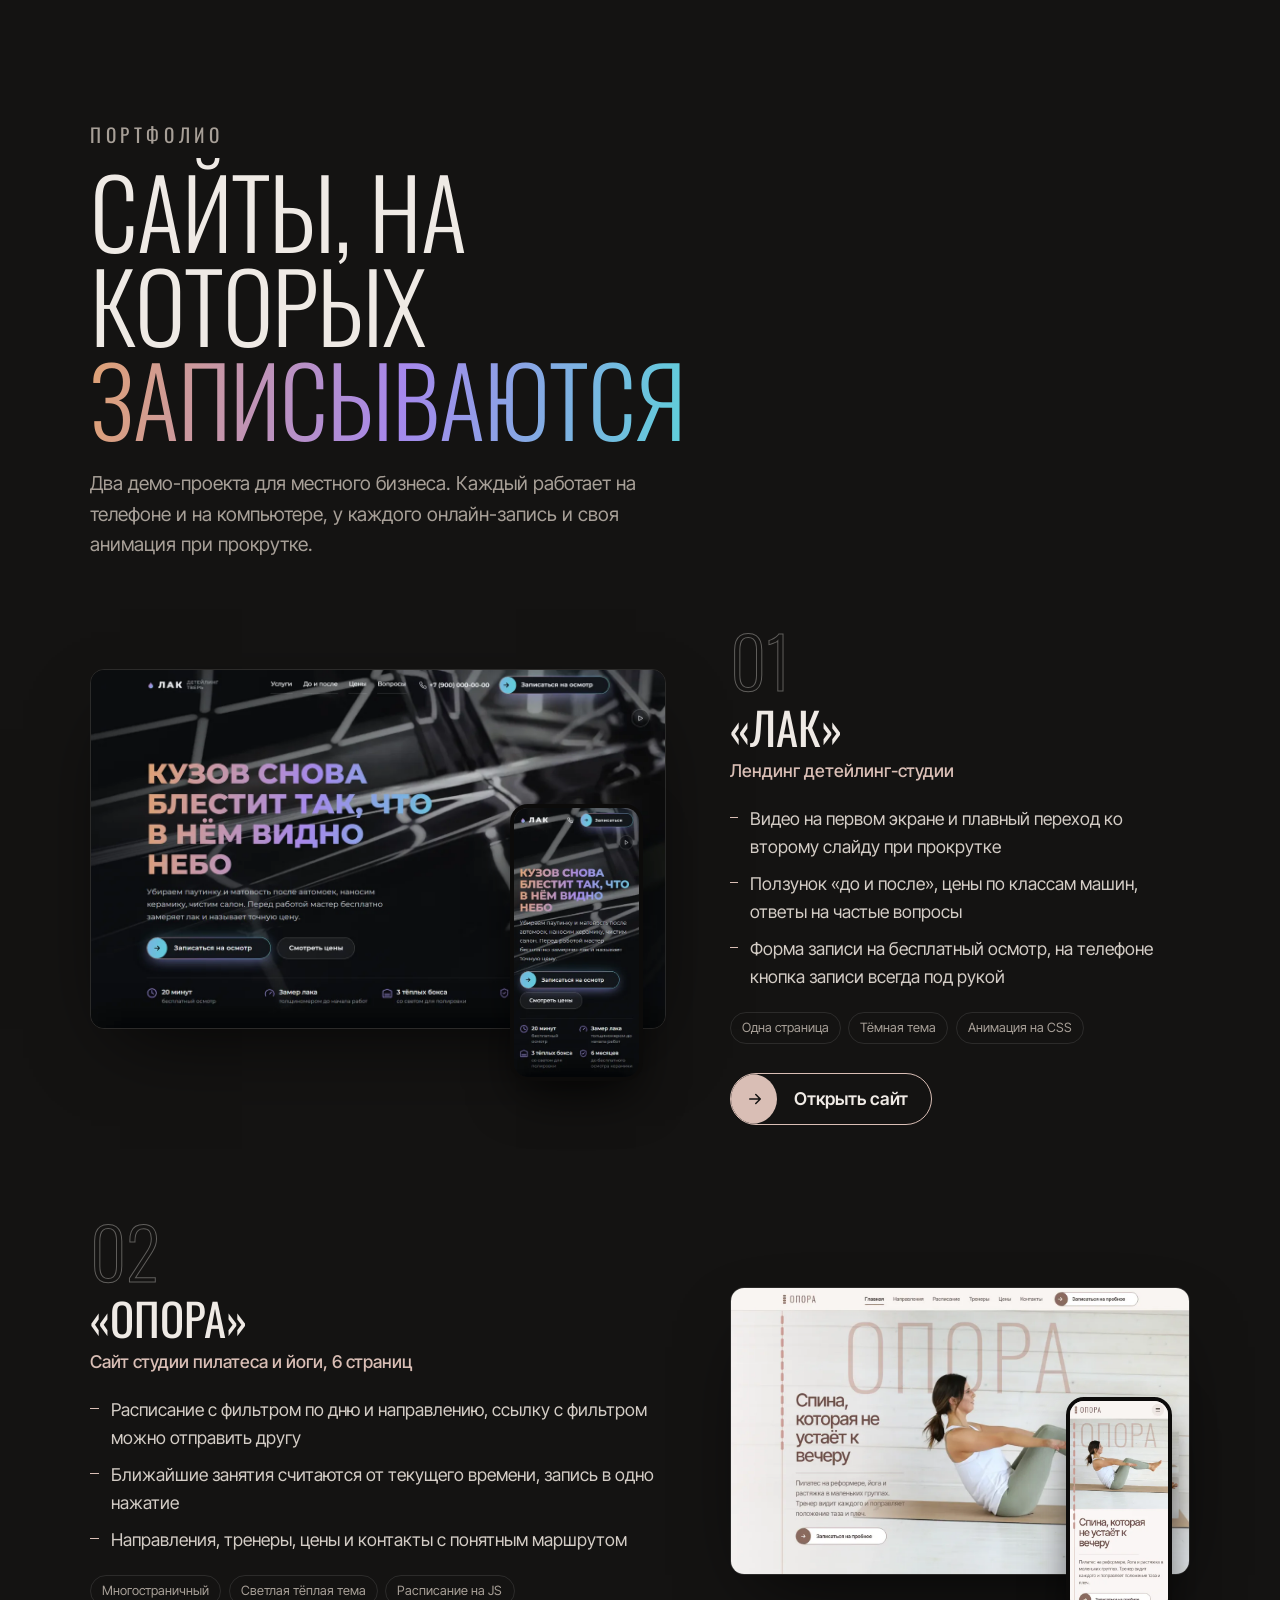
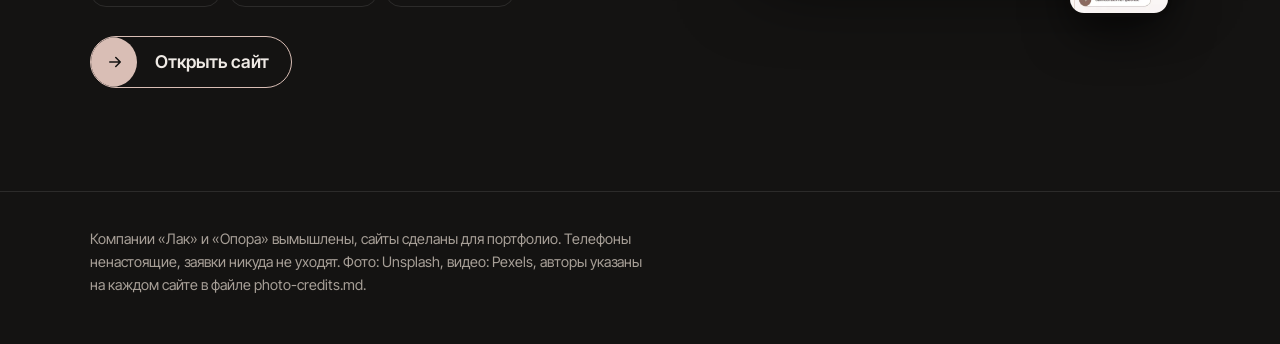
==== index.html @ 5e9090cb "Портфолио: «Лак» и «Опора» Co-Authored-By: Claude Opus 5.5 <noreply@anthropic.com>" ====
<!DOCTYPE html>
<html lang="ru">
<head>
<meta charset="utf-8">
<meta name="viewport" content="width=device-width, initial-scale=1">
<title>Портфолио: сайты для местного бизнеса</title>
<meta name="description" content="Два демо-проекта: лендинг детейлинг-студии с онлайн-записью и многостраничный сайт студии пилатеса с расписанием.">
<link rel="preconnect" href="https://fonts.googleapis.com">
<link rel="preconnect" href="https://fonts.gstatic.com" crossorigin>
<link href="https://fonts.googleapis.com/css2?family=Inter+Tight:wght@400;500;600&family=Oswald:wght@300;400&display=swap" rel="stylesheet">
<style>
/* Общая страница портфолио. Тёплый графит, чтобы оба проекта
   (чёрный «Лак» и пудровая «Опора») смотрелись на ней одинаково хорошо. */
:root{
  --bg:#141312; --panel:#1D1B19; --line:rgba(255,255,255,.1);
  --text:#EFEAE5; --muted:#A79F97; --accent:#D9BEB5;
  --cham:linear-gradient(100deg,#E0A273 0%,#A688EC 52%,#5ED0DA 100%);
  --f:'Inter Tight',system-ui,-apple-system,'Segoe UI',Roboto,sans-serif;
  --f-big:'Oswald','Arial Narrow',sans-serif;
  --pad:clamp(1rem,4vw,2.5rem); --wrap:1180px; --ease:cubic-bezier(.16,1,.3,1);
}
*,*::before,*::after{box-sizing:border-box}
*{margin:0}
html{-webkit-text-size-adjust:100%}
body{background:var(--bg);color:var(--text);font:400 clamp(1rem,.96rem + .2vw,1.1rem)/1.6 var(--f);overflow-x:hidden}
img{display:block;max-width:100%;height:auto}
a{color:inherit}
:focus-visible{outline:3px solid var(--accent);outline-offset:3px}
.wrap{max-width:var(--wrap);margin:0 auto;padding-inline:var(--pad)}
.sr-only{position:absolute;width:1px;height:1px;overflow:hidden;clip:rect(0 0 0 0);white-space:nowrap}

/* шапка */
.top{padding-block:clamp(3.5rem,8vw,7rem) clamp(2.5rem,5vw,4rem)}
.kicker{font:400 .85rem/1 var(--f-big);letter-spacing:.24em;text-transform:uppercase;color:var(--muted)}
h1{font:300 clamp(2.6rem,1.2rem + 6vw,6.2rem)/.98 var(--f-big);letter-spacing:-.01em;text-transform:uppercase;margin-top:1.2rem;max-width:14ch}
h1 span{background:var(--cham);-webkit-background-clip:text;background-clip:text;color:transparent}
.top p{color:var(--muted);max-width:52ch;margin-top:1.4rem;font-size:clamp(1.02rem,.98rem + .35vw,1.2rem)}

/* проекты */
.projects{display:grid;gap:clamp(3.5rem,7vw,6rem);padding-bottom:clamp(4rem,8vw,7rem)}
.proj{display:grid;gap:1.6rem;align-items:center}
.shots{position:relative;padding-bottom:9%}
.shot-desk{border-radius:14px;overflow:hidden;border:1px solid var(--line);box-shadow:0 30px 80px -30px rgba(0,0,0,.8)}
.shot-desk img{width:100%;aspect-ratio:16/10;object-fit:cover;transition:transform .9s var(--ease)}
.shot-phone{position:absolute;right:4%;bottom:0;width:23%;border-radius:18px;overflow:hidden;border:4px solid #0c0b0a;box-shadow:0 20px 50px -10px rgba(0,0,0,.8)}
.shot-phone img{width:100%;aspect-ratio:300/649;object-fit:cover}
.proj:hover .shot-desk img{transform:scale(1.03)}
.num{font:300 clamp(3rem,2rem + 3vw,5rem)/1 var(--f-big);color:transparent;-webkit-text-stroke:1px rgba(239,234,229,.35)}
.proj h2{font:400 clamp(1.8rem,1.2rem + 2vw,2.8rem)/1.05 var(--f-big);text-transform:uppercase;margin-top:.6rem}
.type{color:var(--accent);font-weight:500;margin-top:.4rem}
.proj ul{list-style:none;padding:0;margin-top:1.2rem;display:grid;gap:.55rem}
.proj li{position:relative;padding-left:1.3rem;color:#D3CCC5}
.proj li::before{content:"";position:absolute;left:0;top:.68em;width:.55rem;height:1px;background:var(--accent)}
.tags{display:flex;flex-wrap:wrap;gap:.45rem;margin-top:1.3rem}
.tags span{font-size:.8rem;padding:.3rem .7rem;border-radius:999px;border:1px solid var(--line);color:var(--muted)}

/* кнопка с выезжающей заливкой, как на самих сайтах */
.btn{--knob:46px;position:relative;isolation:isolate;overflow:hidden;display:inline-flex;align-items:center;min-height:50px;margin-top:1.8rem;
  padding:.7rem 1.4rem .7rem calc(var(--knob) + 1.1rem);border-radius:999px;border:1.5px solid var(--accent);
  font-weight:600;text-decoration:none;color:var(--text);transition:color .55s var(--ease)}
.btn::before{content:"";position:absolute;inset:0;z-index:-1;border-radius:inherit;background:var(--accent)
  url("data:image/svg+xml,%3Csvg xmlns='http://www.w3.org/2000/svg' viewBox='0 0 24 24' fill='none' stroke='%23141312' stroke-width='2' stroke-linecap='round' stroke-linejoin='round'%3E%3Cpath d='M5 12h14M13 6l6 6-6 6'/%3E%3C/svg%3E") no-repeat right 13px center/18px;
  transform:translateX(calc(-100% + var(--knob)));transition:transform .75s var(--ease)}
.btn:hover,.btn:focus-visible{color:#141312}
.btn:hover::before,.btn:focus-visible::before{transform:none}

@media (min-width:900px){
  .proj{grid-template-columns:1.25fr 1fr;gap:4rem}
  .proj:nth-child(even) .shots{order:2}
}

.foot{border-top:1px solid var(--line);padding-block:2.2rem 3rem;color:var(--muted);font-size:.9rem}
.foot p{max-width:70ch}

@media (prefers-reduced-motion:reduce){*,*::before,*::after{transition-duration:.01ms !important}}
</style>
</head>
<body>
<main>
  <header class="top wrap">
    <p class="kicker">Портфолио</p>
    <h1>Сайты, на которых <span>записываются</span></h1>
    <p>Два демо-проекта для местного бизнеса. Каждый работает на телефоне и на компьютере, у каждого онлайн-запись и своя анимация при прокрутке.</p>
  </header>

  <div class="projects wrap">
    <article class="proj">
      <a class="shots" href="luk-detailing/" aria-label="Открыть сайт «Лак»">
        <div class="shot-desk"><img src="covers/luk.webp" width="1200" height="750" alt="Первый экран сайта «Лак» на компьютере: чёрный кузов и заголовок с переливом"></div>
        <div class="shot-phone"><img src="covers/luk-phone.webp" width="300" height="649" alt="Тот же сайт на телефоне" loading="lazy"></div>
      </a>
      <div>
        <p class="num" aria-hidden="true">01</p>
        <h2>«Лак»</h2>
        <p class="type">Лендинг детейлинг-студии</p>
        <ul>
          <li>Видео на первом экране и плавный переход ко второму слайду при прокрутке</li>
          <li>Ползунок «до и после», цены по классам машин, ответы на частые вопросы</li>
          <li>Форма записи на бесплатный осмотр, на телефоне кнопка записи всегда под рукой</li>
        </ul>
        <div class="tags"><span>Одна страница</span><span>Тёмная тема</span><span>Анимация на CSS</span></div>
        <a class="btn" href="luk-detailing/">Открыть сайт</a>
      </div>
    </article>

    <article class="proj">
      <a class="shots" href="opora-studio/" aria-label="Открыть сайт «Опора»">
        <div class="shot-desk"><img src="covers/opora.webp" width="1200" height="750" alt="Первый экран сайта «Опора» на компьютере: девушка на коврике и крупное слово ОПОРА" loading="lazy"></div>
        <div class="shot-phone"><img src="covers/opora-phone.webp" width="300" height="649" alt="Тот же сайт на телефоне" loading="lazy"></div>
      </a>
      <div>
        <p class="num" aria-hidden="true">02</p>
        <h2>«Опора»</h2>
        <p class="type">Сайт студии пилатеса и йоги, 6 страниц</p>
        <ul>
          <li>Расписание с фильтром по дню и направлению, ссылку с фильтром можно отправить другу</li>
          <li>Ближайшие занятия считаются от текущего времени, запись в одно нажатие</li>
          <li>Направления, тренеры, цены и контакты с понятным маршрутом</li>
        </ul>
        <div class="tags"><span>Многостраничный</span><span>Светлая тёплая тема</span><span>Расписание на JS</span></div>
        <a class="btn" href="opora-studio/">Открыть сайт</a>
      </div>
    </article>
  </div>
</main>
<footer class="foot">
  <div class="wrap">
    <p>Компании «Лак» и «Опора» вымышлены, сайты сделаны для портфолио. Телефоны ненастоящие, заявки никуда не уходят. Фото: Unsplash, видео: Pexels, авторы указаны на каждом сайте в файле photo-credits.md.</p>
  </div>
</footer>
</body>
</html>
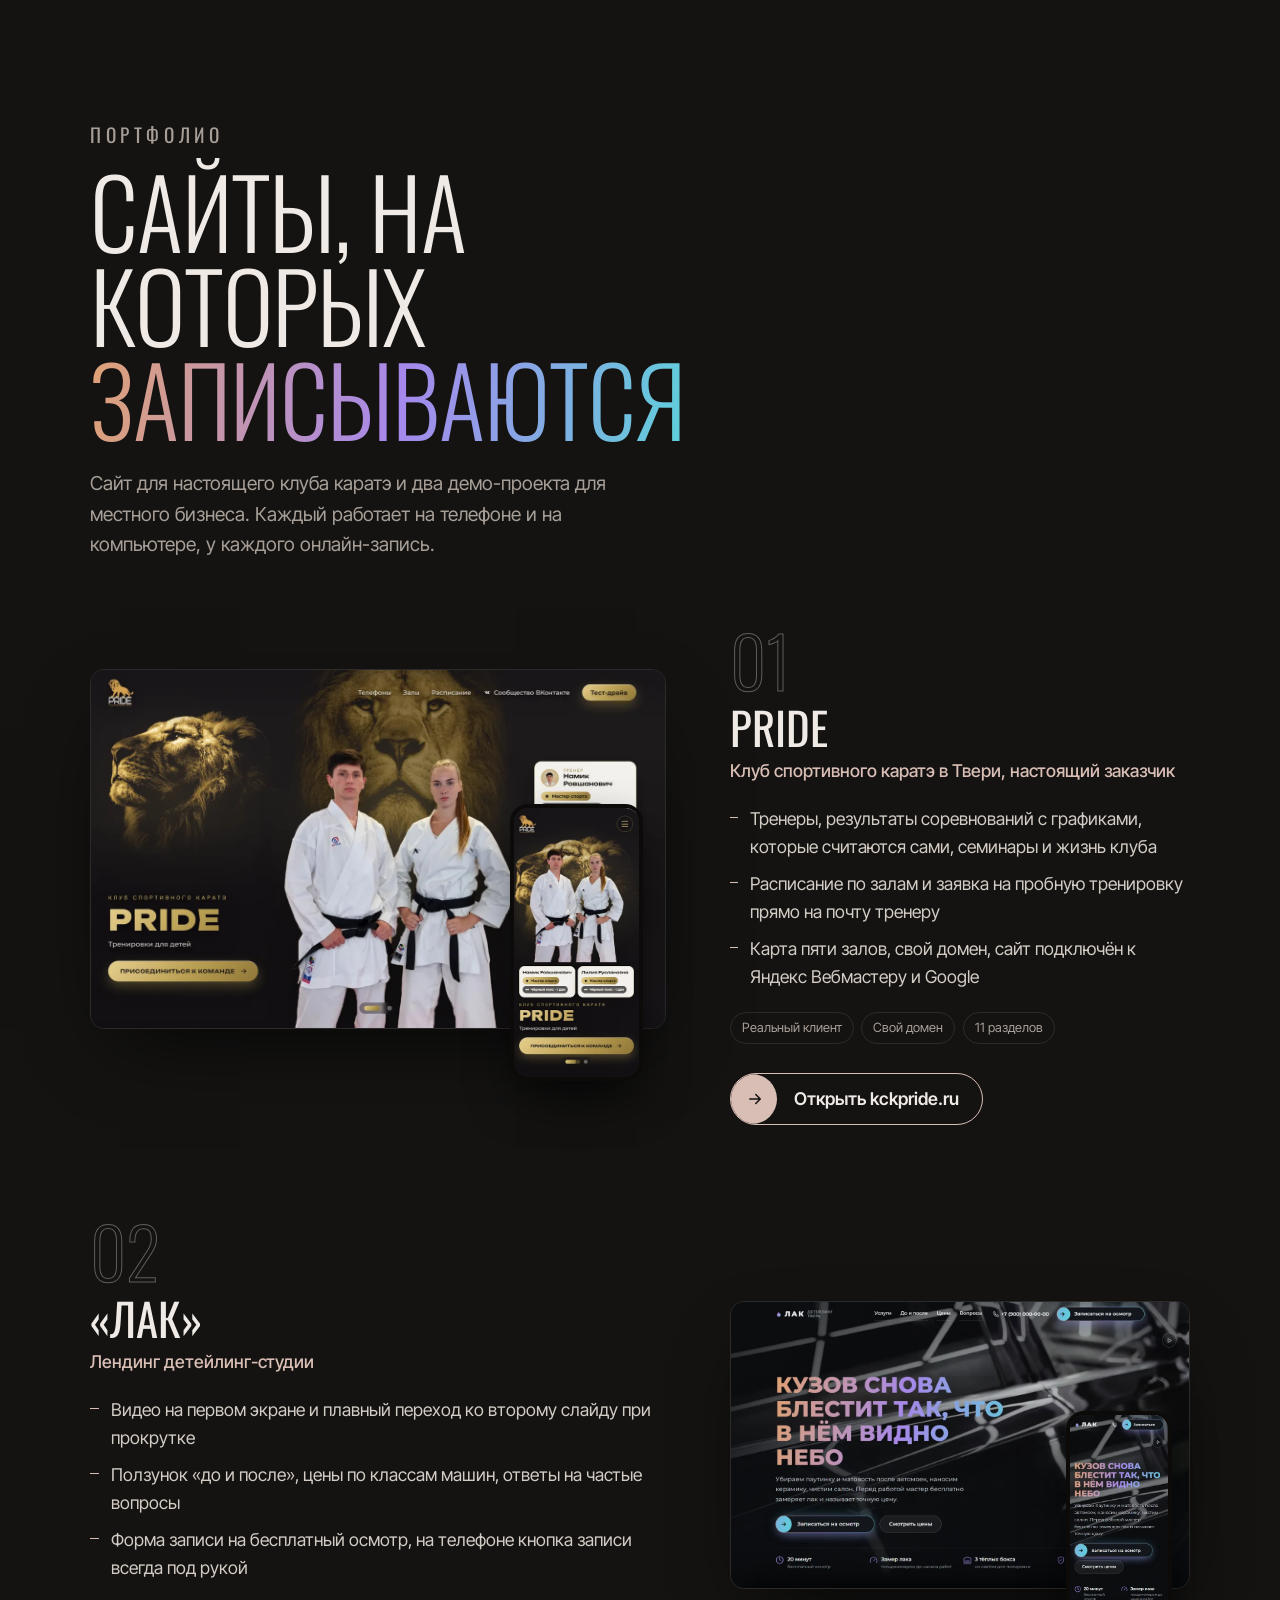
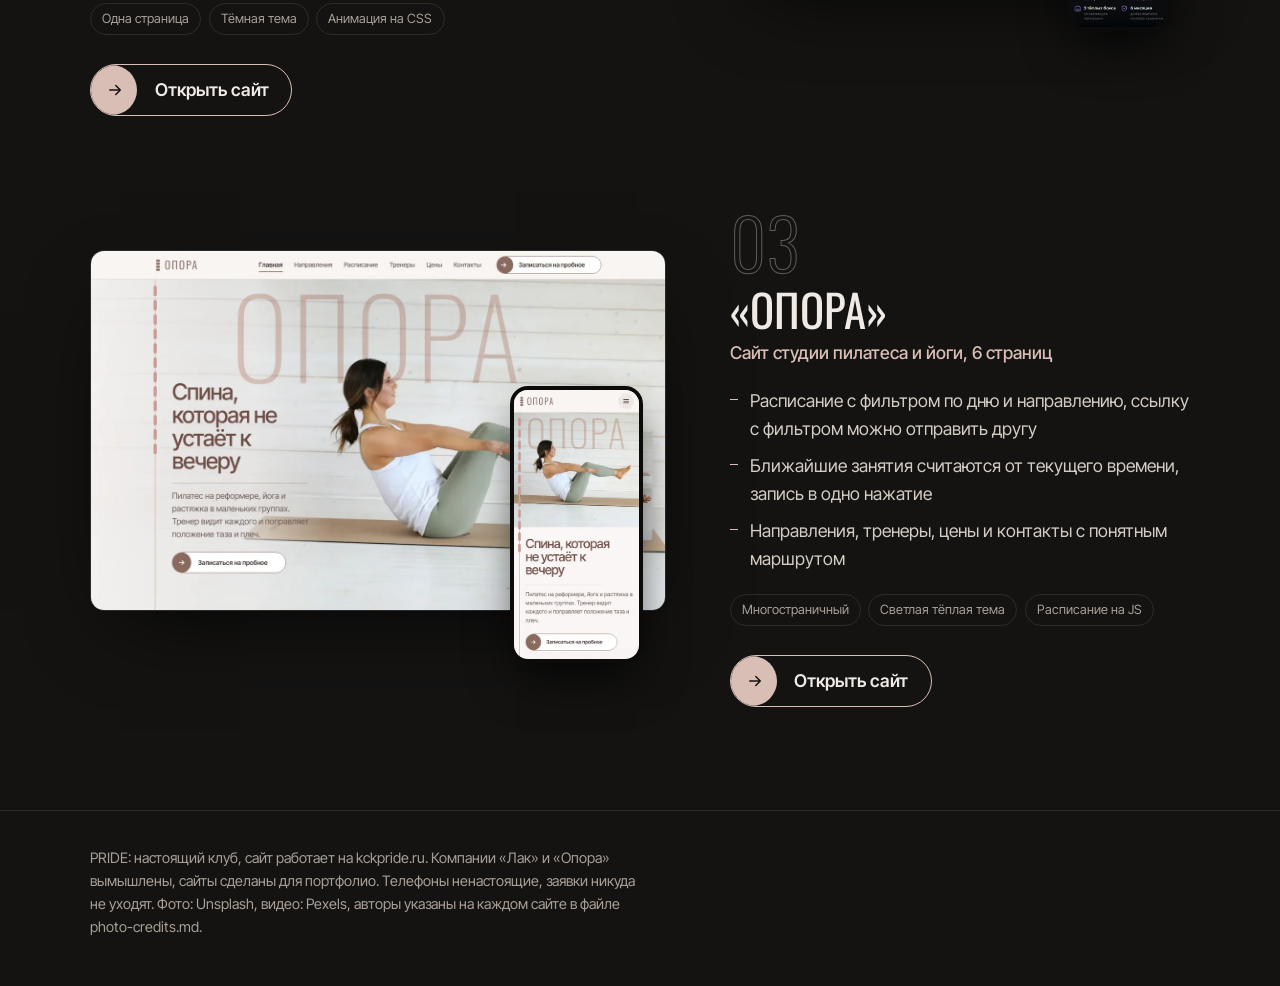
==== commit f7b5ef71: "Добавлен сайт клуба PRIDE (kckpride.ru) Co-Authored-By: Claude Opus 5.5 <noreply@anthropic.com>" ====
--- a/index.html
+++ b/index.html
@@ -4,7 +4,7 @@
 <meta charset="utf-8">
 <meta name="viewport" content="width=device-width, initial-scale=1">
 <title>Портфолио: сайты для местного бизнеса</title>
-<meta name="description" content="Два демо-проекта: лендинг детейлинг-студии с онлайн-записью и многостраничный сайт студии пилатеса с расписанием.">
+<meta name="description" content="Сайт клуба каратэ PRIDE (kckpride.ru) и два демо-проекта: лендинг детейлинг-студии с онлайн-записью и многостраничный сайт студии пилатеса с расписанием.">
 <link rel="preconnect" href="https://fonts.googleapis.com">
 <link rel="preconnect" href="https://fonts.gstatic.com" crossorigin>
 <link href="https://fonts.googleapis.com/css2?family=Inter+Tight:wght@400;500;600&family=Oswald:wght@300;400&display=swap" rel="stylesheet">
@@ -80,17 +80,36 @@
   <header class="top wrap">
     <p class="kicker">Портфолио</p>
     <h1>Сайты, на которых <span>записываются</span></h1>
-    <p>Два демо-проекта для местного бизнеса. Каждый работает на телефоне и на компьютере, у каждого онлайн-запись и своя анимация при прокрутке.</p>
+    <p>Сайт для настоящего клуба каратэ и два демо-проекта для местного бизнеса. Каждый работает на телефоне и на компьютере, у каждого онлайн-запись.</p>
   </header>
 
   <div class="projects wrap">
     <article class="proj">
+      <a class="shots" href="https://kckpride.ru/" target="_blank" rel="noopener" aria-label="Открыть сайт PRIDE, kckpride.ru, в новой вкладке">
+        <div class="shot-desk"><img src="covers/pride.webp" width="1200" height="750" alt="Первый экран сайта клуба PRIDE на компьютере: двое тренеров в кимоно на фоне золотого льва"></div>
+        <div class="shot-phone"><img src="covers/pride-phone.webp" width="300" height="649" alt="Тот же сайт на телефоне" loading="lazy"></div>
+      </a>
+      <div>
+        <p class="num" aria-hidden="true">01</p>
+        <h2>PRIDE</h2>
+        <p class="type">Клуб спортивного каратэ в Твери, настоящий заказчик</p>
+        <ul>
+          <li>Тренеры, результаты соревнований с графиками, которые считаются сами, семинары и жизнь клуба</li>
+          <li>Расписание по залам и заявка на пробную тренировку прямо на почту тренеру</li>
+          <li>Карта пяти залов, свой домен, сайт подключён к Яндекс Вебмастеру и Google</li>
+        </ul>
+        <div class="tags"><span>Реальный клиент</span><span>Свой домен</span><span>11 разделов</span></div>
+        <a class="btn" href="https://kckpride.ru/" target="_blank" rel="noopener">Открыть kckpride.ru<span class="sr-only"> (в новой вкладке)</span></a>
+      </div>
+    </article>
+
+    <article class="proj">
       <a class="shots" href="luk-detailing/" aria-label="Открыть сайт «Лак»">
-        <div class="shot-desk"><img src="covers/luk.webp" width="1200" height="750" alt="Первый экран сайта «Лак» на компьютере: чёрный кузов и заголовок с переливом"></div>
+        <div class="shot-desk"><img src="covers/luk.webp" width="1200" height="750" alt="Первый экран сайта «Лак» на компьютере: чёрный кузов и заголовок с переливом" loading="lazy"></div>
         <div class="shot-phone"><img src="covers/luk-phone.webp" width="300" height="649" alt="Тот же сайт на телефоне" loading="lazy"></div>
       </a>
       <div>
-        <p class="num" aria-hidden="true">01</p>
+        <p class="num" aria-hidden="true">02</p>
         <h2>«Лак»</h2>
         <p class="type">Лендинг детейлинг-студии</p>
         <ul>
@@ -109,7 +128,7 @@
         <div class="shot-phone"><img src="covers/opora-phone.webp" width="300" height="649" alt="Тот же сайт на телефоне" loading="lazy"></div>
       </a>
       <div>
-        <p class="num" aria-hidden="true">02</p>
+        <p class="num" aria-hidden="true">03</p>
         <h2>«Опора»</h2>
         <p class="type">Сайт студии пилатеса и йоги, 6 страниц</p>
         <ul>
@@ -125,7 +144,7 @@
 </main>
 <footer class="foot">
   <div class="wrap">
-    <p>Компании «Лак» и «Опора» вымышлены, сайты сделаны для портфолио. Телефоны ненастоящие, заявки никуда не уходят. Фото: Unsplash, видео: Pexels, авторы указаны на каждом сайте в файле photo-credits.md.</p>
+    <p>PRIDE: настоящий клуб, сайт работает на kckpride.ru. Компании «Лак» и «Опора» вымышлены, сайты сделаны для портфолио. Телефоны ненастоящие, заявки никуда не уходят. Фото: Unsplash, видео: Pexels, авторы указаны на каждом сайте в файле photo-credits.md.</p>
   </div>
 </footer>
 </body>
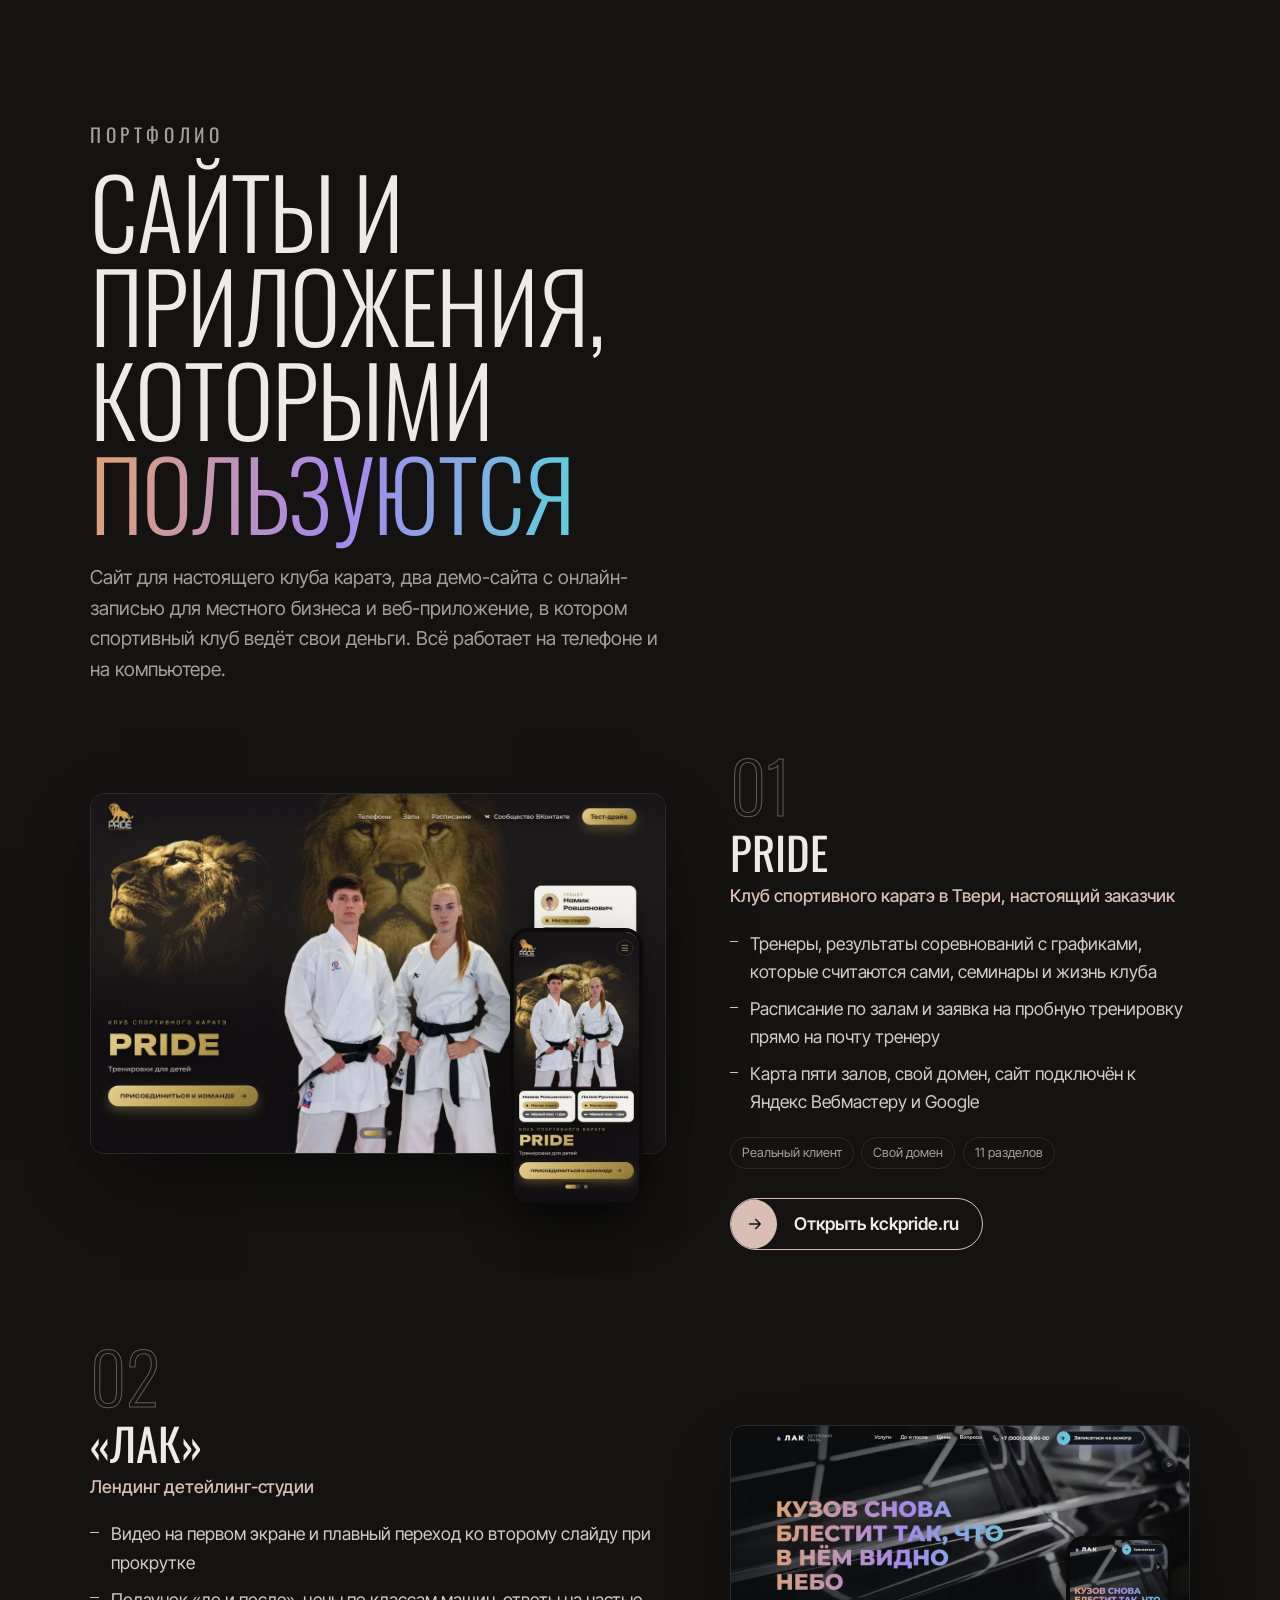
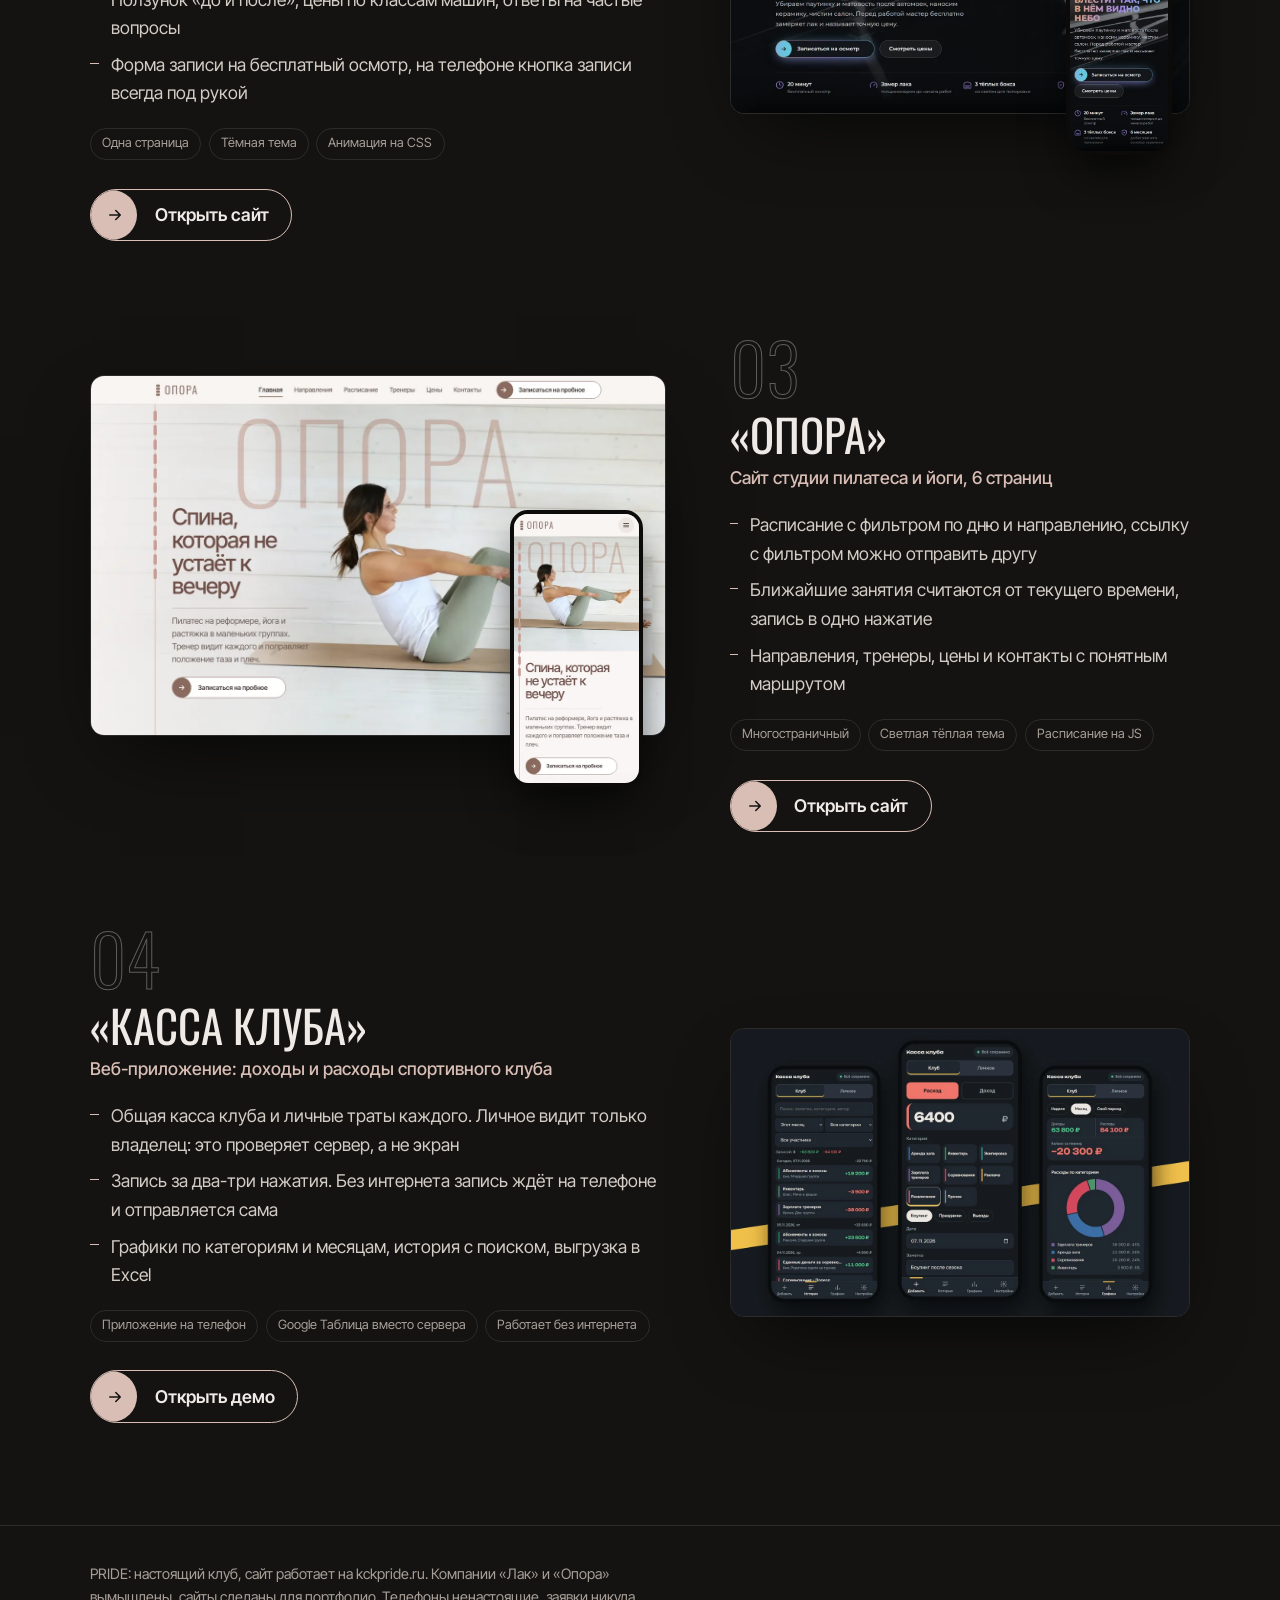
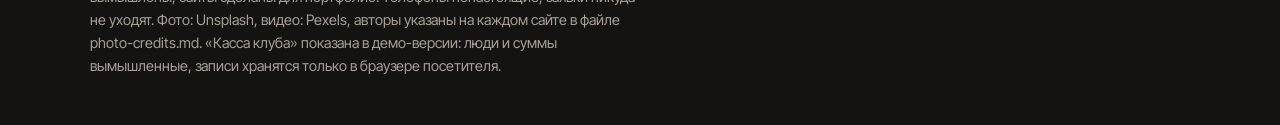
==== commit c762b1bd: "Добавить «Кассу клуба» в портфолио Карточка 04 с обложкой, демо-версия kassa-demo (вымышленные данны" ====
--- a/index.html
+++ b/index.html
@@ -3,8 +3,8 @@
 <head>
 <meta charset="utf-8">
 <meta name="viewport" content="width=device-width, initial-scale=1">
-<title>Портфолио: сайты для местного бизнеса</title>
-<meta name="description" content="Сайт клуба каратэ PRIDE (kckpride.ru) и два демо-проекта: лендинг детейлинг-студии с онлайн-записью и многостраничный сайт студии пилатеса с расписанием.">
+<title>Портфолио: сайты и приложения для местного бизнеса</title>
+<meta name="description" content="Сайт клуба каратэ PRIDE (kckpride.ru), два демо-сайта с онлайн-записью для детейлинг-студии и студии пилатеса и веб-приложение «Касса клуба» для учёта денег спортивного клуба.">
 <link rel="preconnect" href="https://fonts.googleapis.com">
 <link rel="preconnect" href="https://fonts.gstatic.com" crossorigin>
 <link href="https://fonts.googleapis.com/css2?family=Inter+Tight:wght@400;500;600&family=Oswald:wght@300;400&display=swap" rel="stylesheet">
@@ -45,6 +45,7 @@
 .shot-phone{position:absolute;right:4%;bottom:0;width:23%;border-radius:18px;overflow:hidden;border:4px solid #0c0b0a;box-shadow:0 20px 50px -10px rgba(0,0,0,.8)}
 .shot-phone img{width:100%;aspect-ratio:300/649;object-fit:cover}
 .proj:hover .shot-desk img{transform:scale(1.03)}
+.shots-app{padding-bottom:0}   /* у приложения на обложке уже три телефона, отдельный снимок не нужен */
 .num{font:300 clamp(3rem,2rem + 3vw,5rem)/1 var(--f-big);color:transparent;-webkit-text-stroke:1px rgba(239,234,229,.35)}
 .proj h2{font:400 clamp(1.8rem,1.2rem + 2vw,2.8rem)/1.05 var(--f-big);text-transform:uppercase;margin-top:.6rem}
 .type{color:var(--accent);font-weight:500;margin-top:.4rem}
@@ -79,8 +80,8 @@
 <main>
   <header class="top wrap">
     <p class="kicker">Портфолио</p>
-    <h1>Сайты, на которых <span>записываются</span></h1>
-    <p>Сайт для настоящего клуба каратэ и два демо-проекта для местного бизнеса. Каждый работает на телефоне и на компьютере, у каждого онлайн-запись.</p>
+    <h1>Сайты и приложения, которыми <span>пользуются</span></h1>
+    <p>Сайт для настоящего клуба каратэ, два демо-сайта с онлайн-записью для местного бизнеса и веб-приложение, в котором спортивный клуб ведёт свои деньги. Всё работает на телефоне и на компьютере.</p>
   </header>
 
   <div class="projects wrap">
@@ -140,11 +141,29 @@
         <a class="btn" href="opora-studio/">Открыть сайт</a>
       </div>
     </article>
+
+    <article class="proj">
+      <a class="shots shots-app" href="kassa-demo/" aria-label="Открыть демо «Кассы клуба»">
+        <div class="shot-desk"><img src="covers/kassa.webp" width="1200" height="750" alt="Три экрана приложения «Касса клуба» на телефоне: история записей, добавление расхода и графики" loading="lazy"></div>
+      </a>
+      <div>
+        <p class="num" aria-hidden="true">04</p>
+        <h2>«Касса клуба»</h2>
+        <p class="type">Веб-приложение: доходы и расходы спортивного клуба</p>
+        <ul>
+          <li>Общая касса клуба и личные траты каждого. Личное видит только владелец: это проверяет сервер, а не экран</li>
+          <li>Запись за два-три нажатия. Без интернета запись ждёт на телефоне и отправляется сама</li>
+          <li>Графики по категориям и месяцам, история с поиском, выгрузка в Excel</li>
+        </ul>
+        <div class="tags"><span>Приложение на телефон</span><span>Google Таблица вместо сервера</span><span>Работает без интернета</span></div>
+        <a class="btn" href="kassa-demo/">Открыть демо</a>
+      </div>
+    </article>
   </div>
 </main>
 <footer class="foot">
   <div class="wrap">
-    <p>PRIDE: настоящий клуб, сайт работает на kckpride.ru. Компании «Лак» и «Опора» вымышлены, сайты сделаны для портфолио. Телефоны ненастоящие, заявки никуда не уходят. Фото: Unsplash, видео: Pexels, авторы указаны на каждом сайте в файле photo-credits.md.</p>
+    <p>PRIDE: настоящий клуб, сайт работает на kckpride.ru. Компании «Лак» и «Опора» вымышлены, сайты сделаны для портфолио. Телефоны ненастоящие, заявки никуда не уходят. Фото: Unsplash, видео: Pexels, авторы указаны на каждом сайте в файле photo-credits.md. «Касса клуба» показана в демо-версии: люди и суммы вымышленные, записи хранятся только в браузере посетителя.</p>
   </div>
 </footer>
 </body>
